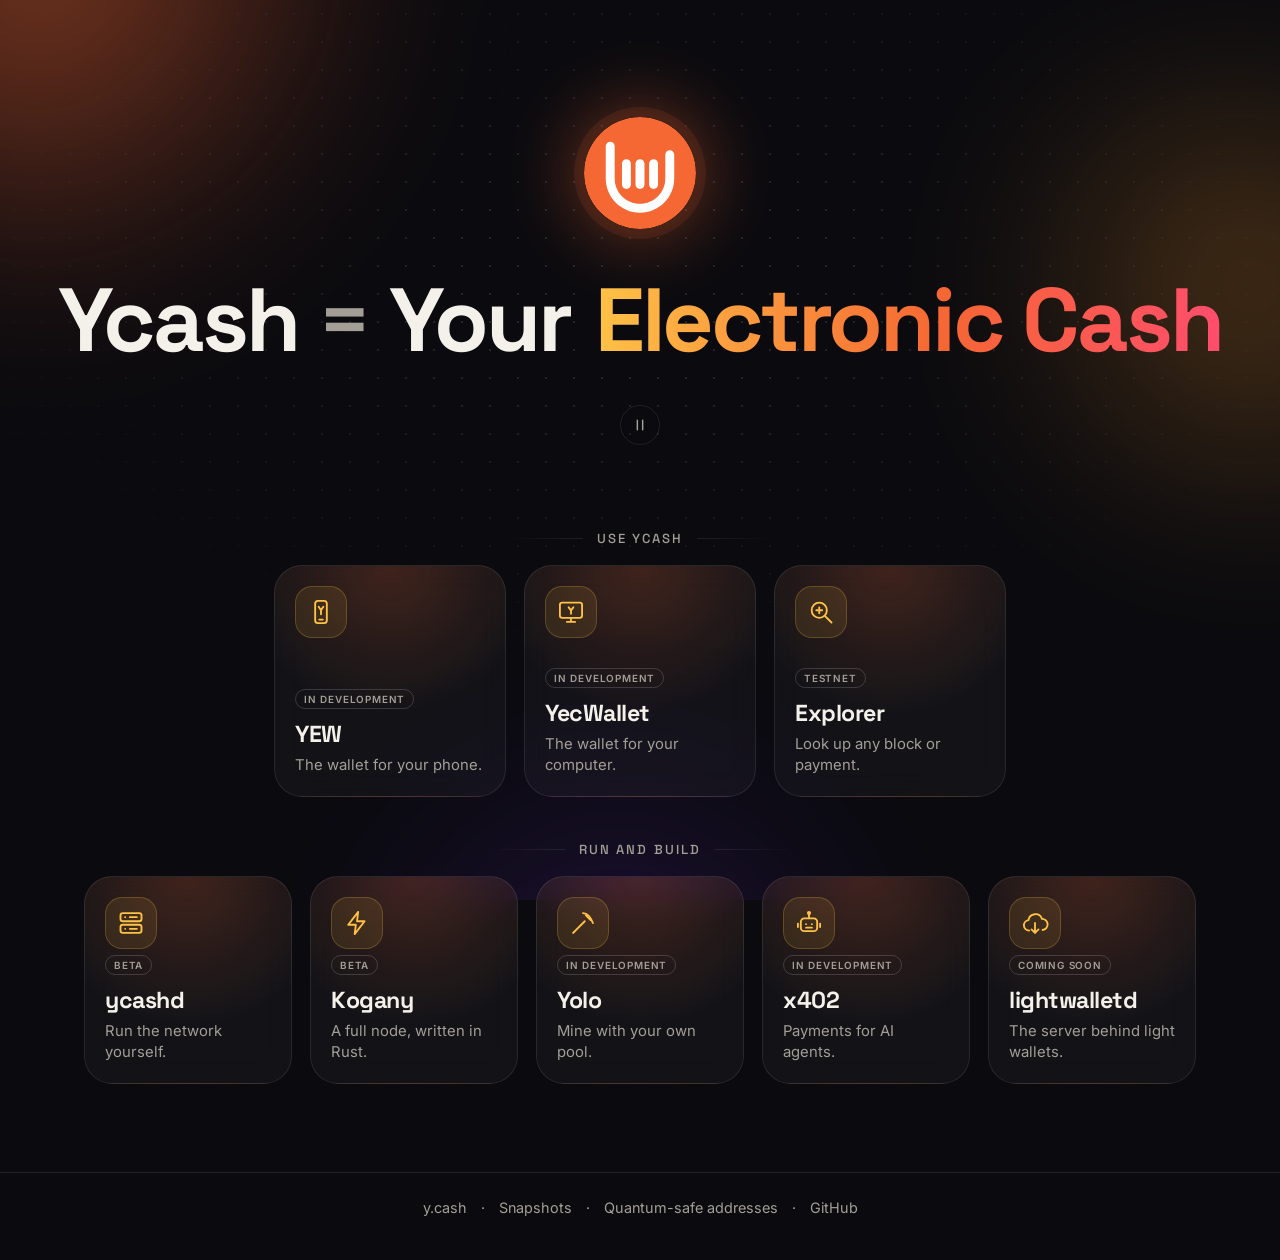
==== index.html @ 29ab4745 "ycash.team: the start page, a page per product, deploy and check workflows The start page for people" ====
<!doctype html>
<html lang="en" class="no-js">
<head>
  <meta charset="utf-8">
  <meta name="viewport" content="width=device-width, initial-scale=1">
  <title>Ycash: Your Electronic Cash</title>
  <meta name="description" content="Ycash is digital cash you control. Wallets, nodes and tools.">
  <meta name="theme-color" content="#0b0b0f">
  <meta name="color-scheme" content="dark">
  <meta property="og:title" content="Ycash: Your Electronic Cash">
  <meta property="og:description" content="Ycash is digital cash you control. Wallets, nodes and tools.">
  <meta property="og:type" content="website">
  <meta property="og:url" content="https://ycash.team/">
  <link rel="canonical" href="https://ycash.team/">
  <link rel="icon" href="/assets/ycash-logo.svg" type="image/svg+xml">
  <link rel="preconnect" href="https://fonts.googleapis.com">
  <link rel="preconnect" href="https://fonts.gstatic.com" crossorigin>
  <link rel="stylesheet" href="https://fonts.googleapis.com/css2?family=Inter:wght@400;500;600&amp;family=Space+Grotesk:wght@500;700&amp;display=swap">
  <link rel="stylesheet" href="/assets/site.css">
  <script src="/assets/site.js" defer></script>
</head>
<body class="home">
  <div class="sky" aria-hidden="true">
    <span class="orb orb-a"></span>
    <span class="orb orb-b"></span>
    <span class="orb orb-c"></span>
    <span class="grid"></span>
  </div>

  <main>
    <section class="hero">
      <img class="logo" src="/assets/ycash-logo.svg" width="112" height="112" alt="Ycash logo">

      <h1 class="equation">
        <span class="sr-only">Ycash = Your Electronic Cash</span>
        <span class="fixed" aria-hidden="true">Ycash <span class="eq">=</span> Your</span>
        <span class="slot" id="slot" aria-hidden="true">
          <span class="word is-in" id="word">Electronic Cash</span>
        </span>
      </h1>
    </section>

    <section class="row row-use" aria-labelledby="row-use">
      <h2 class="row-label" id="row-use">Use Ycash</h2>
      <ul class="tiles">
        <li class="tile">
          <span class="tag">In development</span>
          <svg class="icon" viewBox="0 0 24 24" fill="none" stroke="currentColor" stroke-width="1.6" stroke-linecap="round" stroke-linejoin="round" aria-hidden="true" focusable="false"><rect x="7" y="2.5" width="10" height="19" rx="2.5"/><path d="M10.5 18.5h3"/><path d="M10 7.5l2 3 2-3M12 10.5V14"/></svg>
          <h3><a href="/yew/">YEW</a></h3>
          <p>The wallet for your phone.</p>
        </li>
        <li class="tile">
          <span class="tag">In development</span>
          <svg class="icon" viewBox="0 0 24 24" fill="none" stroke="currentColor" stroke-width="1.6" stroke-linecap="round" stroke-linejoin="round" aria-hidden="true" focusable="false"><rect x="2.5" y="4" width="19" height="13" rx="2"/><path d="M8.5 20.5h7M12 17v3.5"/><path d="M10 8l2 2.6L14 8M12 10.6V13.5"/></svg>
          <h3><a href="/yecwallet/">YecWallet</a></h3>
          <p>The wallet for your computer.</p>
        </li>
        <li class="tile">
          <span class="tag">Testnet</span>
          <svg class="icon" viewBox="0 0 24 24" fill="none" stroke="currentColor" stroke-width="1.6" stroke-linecap="round" stroke-linejoin="round" aria-hidden="true" focusable="false"><circle cx="10.5" cy="10.5" r="6.5"/><path d="M15.5 15.5L21 21"/><path d="M8 10.5h5M10.5 8v5"/></svg>
          <h3><a href="/explorer/">Explorer</a></h3>
          <p>Look up any block or payment.</p>
        </li>
      </ul>
    </section>

    <section class="row row-build" aria-labelledby="row-build">
      <h2 class="row-label" id="row-build">Run and build</h2>
      <ul class="tiles">
        <li class="tile">
          <span class="tag">Beta</span>
          <svg class="icon" viewBox="0 0 24 24" fill="none" stroke="currentColor" stroke-width="1.6" stroke-linecap="round" stroke-linejoin="round" aria-hidden="true" focusable="false"><rect x="3" y="3.5" width="18" height="7" rx="2"/><rect x="3" y="13.5" width="18" height="7" rx="2"/><path d="M7 7h.01M7 17h.01M11 7h6M11 17h6"/></svg>
          <h3><a href="/ycashd/">ycashd</a></h3>
          <p>Run the network yourself.</p>
        </li>
        <li class="tile">
          <span class="tag">Beta</span>
          <svg class="icon" viewBox="0 0 24 24" fill="none" stroke="currentColor" stroke-width="1.6" stroke-linecap="round" stroke-linejoin="round" aria-hidden="true" focusable="false"><path d="M13 2.5L4.5 13.5H11l-1 8 8.5-11H12l1-8z"/></svg>
          <h3><a href="/kogany/">Kogany</a></h3>
          <p>A full node, written in Rust.</p>
        </li>
        <li class="tile">
          <span class="tag">In development</span>
          <svg class="icon" viewBox="0 0 24 24" fill="none" stroke="currentColor" stroke-width="1.6" stroke-linecap="round" stroke-linejoin="round" aria-hidden="true" focusable="false"><path d="M14.5 5.5l4 4M4 20l9.5-9.5"/><path d="M12 3.5c3 .2 6.3 2.2 8.5 8.5"/><path d="M4 20l-.5.5"/></svg>
          <h3><a href="/yolo/">Yolo</a></h3>
          <p>Mine with your own pool.</p>
        </li>
        <li class="tile">
          <span class="tag">In development</span>
          <svg class="icon" viewBox="0 0 24 24" fill="none" stroke="currentColor" stroke-width="1.6" stroke-linecap="round" stroke-linejoin="round" aria-hidden="true" focusable="false"><rect x="5" y="8" width="14" height="11" rx="3"/><path d="M12 8V4.5M9.5 13h.01M14.5 13h.01M9.5 16h5"/><circle cx="12" cy="3.5" r="1"/><path d="M2.5 12.5v3M21.5 12.5v3"/></svg>
          <h3><a href="/x402/">x402</a></h3>
          <p>Payments for AI agents.</p>
        </li>
        <li class="tile">
          <span class="tag">Coming soon</span>
          <svg class="icon" viewBox="0 0 24 24" fill="none" stroke="currentColor" stroke-width="1.6" stroke-linecap="round" stroke-linejoin="round" aria-hidden="true" focusable="false"><path d="M7 18.5a4.5 4.5 0 01-.6-8.96A6 6 0 0118 8.5a4.75 4.75 0 01.5 9.48"/><path d="M12 12v8.5M9 17.5l3 3 3-3"/></svg>
          <h3><a href="/lightwalletd/">lightwalletd</a></h3>
          <p>The server behind light wallets.</p>
        </li>
      </ul>
    </section>

  </main>

  <footer>
    <a href="https://y.cash/">y.cash</a>
    <span aria-hidden="true">·</span>
    <a href="https://kogany.ycash.team/snapshots/">Snapshots</a>
    <span aria-hidden="true">·</span>
    <a href="https://kogany.ycash.team/quantum/">Quantum-safe addresses</a>
    <span aria-hidden="true">·</span>
    <a href="https://github.com/boyfromcave">GitHub</a>
  </footer>
</body>
</html>
---- assets/site.css ----
/* ycash.team: the start page and the product pages.
   Copyright (c) 2026 The Ycash developers. MIT licence (LICENSE).
   No inline styles or scripts anywhere and no style="" attributes, so the strict
   Content-Security-Policy (ycash-ops site/ycash-team) needs no 'unsafe-inline'. */

:root {
  --bg: #0b0b0f;
  --bg-2: #111118;
  --ink: #f4f1ea;
  --muted: #a39f97;
  --line: rgba(255, 255, 255, 0.09);
  --orange: #f56733;   /* the Ycash logo */
  --gold: #ffc247;
  --tile: rgba(255, 255, 255, 0.035);
  --radius: 28px;
  --display: "Space Grotesk", "Inter", system-ui, -apple-system, "Segoe UI", sans-serif;
  --body: "Inter", system-ui, -apple-system, "Segoe UI", Roboto, sans-serif;
}

* { box-sizing: border-box; }

html { scroll-behavior: smooth; }

body {
  margin: 0;
  min-height: 100vh;
  min-height: 100svh;
  display: flex;
  flex-direction: column;
  background: var(--bg);
  color: var(--ink);
  font-family: var(--body);
  -webkit-font-smoothing: antialiased;
  overflow-x: hidden;
}

a { color: inherit; }

/* ---------- the moving background ---------- */

.sky {
  position: fixed;
  inset: 0;
  z-index: 0;
  overflow: hidden;
  pointer-events: none;
}

.orb {
  position: absolute;
  border-radius: 50%;
  filter: blur(90px);
  opacity: 0.55;
  will-change: transform;
}

.orb-a {
  width: 46vmax; height: 46vmax;
  left: -12vmax; top: -18vmax;
  background: radial-gradient(circle at 30% 30%, var(--orange), transparent 65%);
  animation: drift-a 26s ease-in-out infinite alternate;
}

.orb-b {
  width: 40vmax; height: 40vmax;
  right: -14vmax; top: 6vmax;
  background: radial-gradient(circle at 60% 40%, #ff9d2e, transparent 62%);
  opacity: 0.32;
  animation: drift-b 32s ease-in-out infinite alternate;
}

.orb-c {
  width: 52vmax; height: 52vmax;
  left: 22vmax; bottom: -34vmax;
  background: radial-gradient(circle at 50% 50%, #7a2bff, transparent 60%);
  opacity: 0.22;
  animation: drift-c 38s ease-in-out infinite alternate;
}

.grid {
  position: absolute;
  inset: 0;
  background-image: radial-gradient(rgba(255, 255, 255, 0.11) 1px, transparent 1.4px);
  background-size: 28px 28px;
  -webkit-mask-image: radial-gradient(ellipse 75% 60% at 50% 30%, #000 20%, transparent 78%);
          mask-image: radial-gradient(ellipse 75% 60% at 50% 30%, #000 20%, transparent 78%);
}

@keyframes drift-a { to { transform: translate3d(9vmax, 7vmax, 0) scale(1.12); } }
@keyframes drift-b { to { transform: translate3d(-8vmax, 9vmax, 0) scale(0.92); } }
@keyframes drift-c { to { transform: translate3d(-10vmax, -8vmax, 0) scale(1.1); } }

main, footer, .bar { position: relative; z-index: 1; }

main { flex: 1 0 auto; }

.sr-only {
  position: absolute;
  width: 1px; height: 1px;
  margin: -1px; padding: 0;
  overflow: hidden;
  clip: rect(0 0 0 0);
  white-space: nowrap;
  border: 0;
}

:focus-visible { outline: 2px solid var(--gold); outline-offset: 3px; }

/* ---------- hero ---------- */

.hero {
  min-height: min(58vh, 560px);
  min-height: min(58svh, 560px);
  display: flex;
  flex-direction: column;
  align-items: center;
  justify-content: center;
  text-align: center;
  padding: 64px 16px 24px;
}

.logo {
  width: 112px;
  height: 112px;
  border-radius: 50%;
  box-shadow:
    0 0 0 10px rgba(245, 103, 51, 0.10),
    0 0 70px 12px rgba(245, 103, 51, 0.38);
  animation: breathe 5.5s ease-in-out infinite;
}

@keyframes breathe {
  50% {
    box-shadow:
      0 0 0 16px rgba(245, 103, 51, 0.07),
      0 0 96px 22px rgba(245, 103, 51, 0.50);
  }
}

.equation {
  margin: 44px 0 0;
  font-family: var(--display);
  font-weight: 700;
  font-size: clamp(2.5rem, 7.4vw, 5.6rem);
  line-height: 1.06;
  letter-spacing: -0.035em;
  display: flex;
  flex-wrap: wrap;
  justify-content: center;
  align-items: baseline;
  gap: 0 0.28em;
}

.fixed { white-space: nowrap; }

.eq { color: var(--muted); font-weight: 500; }

/* The slot keeps one line of height so the page never jumps as words change. */
.slot {
  position: relative;
  display: inline-block;
  height: 1.16em;
  min-width: 1ch;
  text-align: left;
  transition: width 0.45s cubic-bezier(0.2, 0.8, 0.2, 1);
  overflow: visible;
}

.word {
  display: inline-block;
  white-space: nowrap;
  padding-bottom: 0.08em;
  background: linear-gradient(92deg, var(--gold) 0%, var(--orange) 55%, #ff4d6d 100%);
  -webkit-background-clip: text;
          background-clip: text;
  color: transparent;
  -webkit-text-fill-color: transparent;
  opacity: 0;
  transform: translateY(0.42em);
  filter: blur(10px);
  transition:
    opacity 0.42s ease,
    transform 0.52s cubic-bezier(0.2, 0.8, 0.2, 1),
    filter 0.42s ease;
}

/* Emoji keep their own colours. */
.word.is-emoji {
  background: none;
  color: var(--ink);
  -webkit-text-fill-color: currentColor;
}

.word.is-in { opacity: 1; transform: none; filter: none; }

.word.is-out { opacity: 0; transform: translateY(-0.42em); filter: blur(10px); }

/* The pause button for the rotating word (added by site.js, so absent without scripts). */
.pause {
  margin-top: 28px;
  width: 40px;
  height: 40px;
  display: grid;
  place-items: center;
  border-radius: 50%;
  border: 1px solid var(--line);
  background: transparent;
  color: var(--muted);
  cursor: pointer;
  transition: color 0.2s, border-color 0.2s;
}

.pause:hover { color: var(--ink); border-color: rgba(255, 255, 255, 0.3); }

.pause svg { width: 16px; height: 16px; }

.pause .play { display: none; }
.pause[aria-pressed="true"] .play { display: block; }
.pause[aria-pressed="true"] .bars { display: none; }

/* ---------- product tiles, in two labelled rows ---------- */

.row {
  max-width: 1160px;
  margin: 0 auto;
  padding: 8px 16px 36px;
}

.row:last-of-type { padding-bottom: 88px; }

.row-label {
  margin: 0 0 18px;
  display: flex;
  align-items: center;
  justify-content: center;
  gap: 14px;
  font-family: var(--display);
  font-size: 0.82rem;
  font-weight: 500;
  letter-spacing: 0.16em;
  text-transform: uppercase;
  color: var(--muted);
}

.row-label::before,
.row-label::after {
  content: "";
  height: 1px;
  width: min(80px, 12vw);
  background: linear-gradient(90deg, transparent, var(--line));
}

.row-label::after { background: linear-gradient(90deg, var(--line), transparent); }

.tiles {
  list-style: none;
  margin: 0;
  padding: 0;
  display: flex;
  flex-wrap: wrap;
  justify-content: center;
  gap: 18px;
}

.tile {
  --mx: 50%;
  --my: 0%;
  position: relative;
  flex: 0 1 208px;
  aspect-ratio: 1 / 1;
  border-radius: var(--radius);
  padding: 22px 20px 20px;
  display: flex;
  flex-direction: column;
  justify-content: flex-end;
  background:
    radial-gradient(240px circle at var(--mx) var(--my), rgba(245, 103, 51, 0.20), transparent 62%),
    var(--tile);
  border: 1px solid var(--line);
  -webkit-backdrop-filter: blur(14px);
          backdrop-filter: blur(14px);
  transition: transform 0.28s cubic-bezier(0.2, 0.8, 0.2, 1), border-color 0.28s, box-shadow 0.28s;
}

/* The tiles rise into view only when the script runs (it adds .js, then .seen). */
.js .tile:not(.seen) { opacity: 0; translate: 0 22px; }

.js .tile.seen {
  transition:
    opacity 0.6s ease, translate 0.6s cubic-bezier(0.2, 0.8, 0.2, 1),
    transform 0.28s cubic-bezier(0.2, 0.8, 0.2, 1), border-color 0.28s, box-shadow 0.28s;
}

.row-use .tile { flex-basis: 232px; }

.tile:hover,
.tile:focus-within {
  transform: translateY(-6px);
  border-color: rgba(255, 194, 71, 0.55);
  box-shadow: 0 22px 60px -22px rgba(245, 103, 51, 0.55);
}

.icon {
  position: absolute;
  top: 20px;
  left: 20px;
  width: 52px;
  height: 52px;
  padding: 11px;
  border-radius: 17px;
  color: var(--gold);
  background: rgba(255, 194, 71, 0.10);
  border: 1px solid rgba(255, 194, 71, 0.22);
  transition: color 0.28s, background 0.28s, transform 0.28s;
}

.tile:hover .icon,
.tile:focus-within .icon {
  color: #1a0d05;
  background: linear-gradient(135deg, var(--gold), var(--orange));
  transform: rotate(-6deg) scale(1.06);
}

.tag {
  font-size: 0.68rem;
  font-weight: 600;
  letter-spacing: 0.08em;
  text-transform: uppercase;
  color: var(--muted);
  border: 1px solid rgba(255, 255, 255, 0.16);
  border-radius: 999px;
  padding: 4px 9px;
  white-space: nowrap;
}

/* In the flow, above the name: a long label never runs into the icon. */
.tile .tag {
  align-self: flex-start;
  margin-bottom: 10px;
  font-size: 0.62rem;
  padding: 3px 8px;
}

.tile h3 {
  margin: 0;
  font-family: var(--display);
  font-size: clamp(1.2rem, 1.9vw, 1.45rem);
  font-weight: 700;
  letter-spacing: -0.02em;
}

.tile h3 a { text-decoration: none; }

/* The whole square is the link. */
.tile h3 a::after {
  content: "";
  position: absolute;
  inset: 0;
  border-radius: var(--radius);
}

/* The square shows the focus ring, not the small name. */
.tile h3 a:focus-visible { outline: none; }
.tile:has(a:focus-visible) { outline: 2px solid var(--gold); outline-offset: 3px; }

.tile p {
  margin: 6px 0 0;
  font-size: 0.93rem;
  line-height: 1.4;
  color: var(--muted);
}

/* ---------- the product pages ---------- */

.bar {
  padding: 22px 16px 0;
  max-width: 1160px;
  width: 100%;
  margin: 0 auto;
}

.brand {
  display: inline-flex;
  align-items: center;
  gap: 10px;
  text-decoration: none;
  font-family: var(--display);
  font-weight: 700;
  font-size: 1.15rem;
  letter-spacing: -0.01em;
  border-radius: 999px;
  padding: 4px 12px 4px 4px;
}

.brand img { border-radius: 50%; }

.product main {
  display: flex;
  flex-direction: column;
  align-items: center;
  justify-content: center;
  padding: 32px 16px 56px;
}

.card {
  position: relative;
  width: 100%;
  max-width: 600px;
  border-radius: 32px;
  padding: 40px 36px 36px;
  background:
    radial-gradient(420px circle at 0% 0%, rgba(245, 103, 51, 0.16), transparent 60%),
    var(--tile);
  border: 1px solid var(--line);
  -webkit-backdrop-filter: blur(14px);
          backdrop-filter: blur(14px);
}

.card .icon-lg {
  position: static;
  display: block;
  width: 72px;
  height: 72px;
  padding: 15px;
  border-radius: 22px;
  margin-bottom: 26px;
}

.card .tag {
  position: absolute;
  top: 40px;
  right: 34px;
}

.card h1 {
  margin: 0;
  font-family: var(--display);
  font-size: clamp(2.3rem, 6vw, 3.4rem);
  font-weight: 700;
  line-height: 1.05;
  letter-spacing: -0.035em;
}

.card .what {
  margin: 18px 0 0;
  font-size: clamp(1.08rem, 2.2vw, 1.25rem);
  line-height: 1.5;
}

.card .how {
  margin: 12px 0 0;
  font-size: 1rem;
  line-height: 1.5;
  color: var(--muted);
}

.button {
  margin-top: 30px;
  display: inline-flex;
  align-items: center;
  gap: 10px;
  padding: 14px 22px;
  border-radius: 999px;
  font-weight: 600;
  font-size: 1.02rem;
  text-decoration: none;
  color: #1a0d05;
  background: linear-gradient(120deg, var(--gold), var(--orange));
  box-shadow: 0 14px 40px -16px rgba(245, 103, 51, 0.8);
  transition: transform 0.2s, box-shadow 0.2s;
}

.button:hover { transform: translateY(-2px); box-shadow: 0 18px 46px -14px rgba(245, 103, 51, 0.9); }

.button:focus-visible { outline: 2px solid var(--ink); outline-offset: 3px; }

.back {
  margin: 26px 0 0;
  font-size: 0.95rem;
}

.back a {
  color: var(--muted);
  text-decoration: none;
  padding: 6px 4px;
}

.back a::before { content: "\2190\00a0"; }

.back a:hover { color: var(--ink); }



/* ---------- footer ---------- */

footer {
  display: flex;
  flex-wrap: wrap;
  justify-content: center;
  gap: 8px 14px;
  padding: 26px 20px 44px;
  border-top: 1px solid var(--line);
  font-size: 0.9rem;
  color: var(--muted);
}

footer a { text-decoration: none; transition: color 0.2s; }
footer a:hover, footer a:focus-visible { color: var(--ink); }

/* ---------- smaller screens ---------- */

@media (max-width: 720px) {
  .tiles { gap: 12px; }
  .tile, .row-use .tile { flex: 0 1 calc(50% - 6px); padding: 16px 14px 14px; border-radius: 22px; }
  .tile h3 a::after { border-radius: 22px; }
  .icon { top: 14px; left: 14px; width: 42px; height: 42px; padding: 9px; border-radius: 13px; }
  .tile .tag { margin-bottom: 8px; font-size: 0.56rem; padding: 2px 7px; }
  .tile p { font-size: 0.84rem; }
  .logo { width: 92px; height: 92px; }
  /* the rotating word takes its own line, centred */
  .slot { flex-basis: 100%; text-align: center; }
  .card { padding: 30px 22px 26px; border-radius: 26px; }
  .card .tag { top: 30px; right: 20px; }
  .card .icon-lg { width: 60px; height: 60px; padding: 13px; border-radius: 18px; margin-bottom: 20px; }
  .button { width: 100%; justify-content: center; }
}

@media (max-width: 340px) {
  .tile p { display: none; }
}

/* ---------- people who prefer no motion ---------- */

@media (prefers-reduced-motion: reduce) {
  html { scroll-behavior: auto; }
  .orb, .logo { animation: none; }
  .word { transition: opacity 0.2s linear; transform: none; filter: none; }
  .word.is-out { transform: none; filter: none; }
  .slot { transition: none; }
  .js .tile:not(.seen), .js .tile.seen { opacity: 1; translate: 0 0; transition: border-color 0.2s; }
  .tile:hover, .tile:focus-within, .button:hover { transform: none; }
  .tile:hover .icon, .tile:focus-within .icon { transform: none; }
}

/* ---------- forced colours (Windows high contrast) ---------- */

@media (forced-colors: active) {
  .word { color: CanvasText; -webkit-text-fill-color: CanvasText; background: none; }
  .tile, .card { border: 1px solid CanvasText; }
}
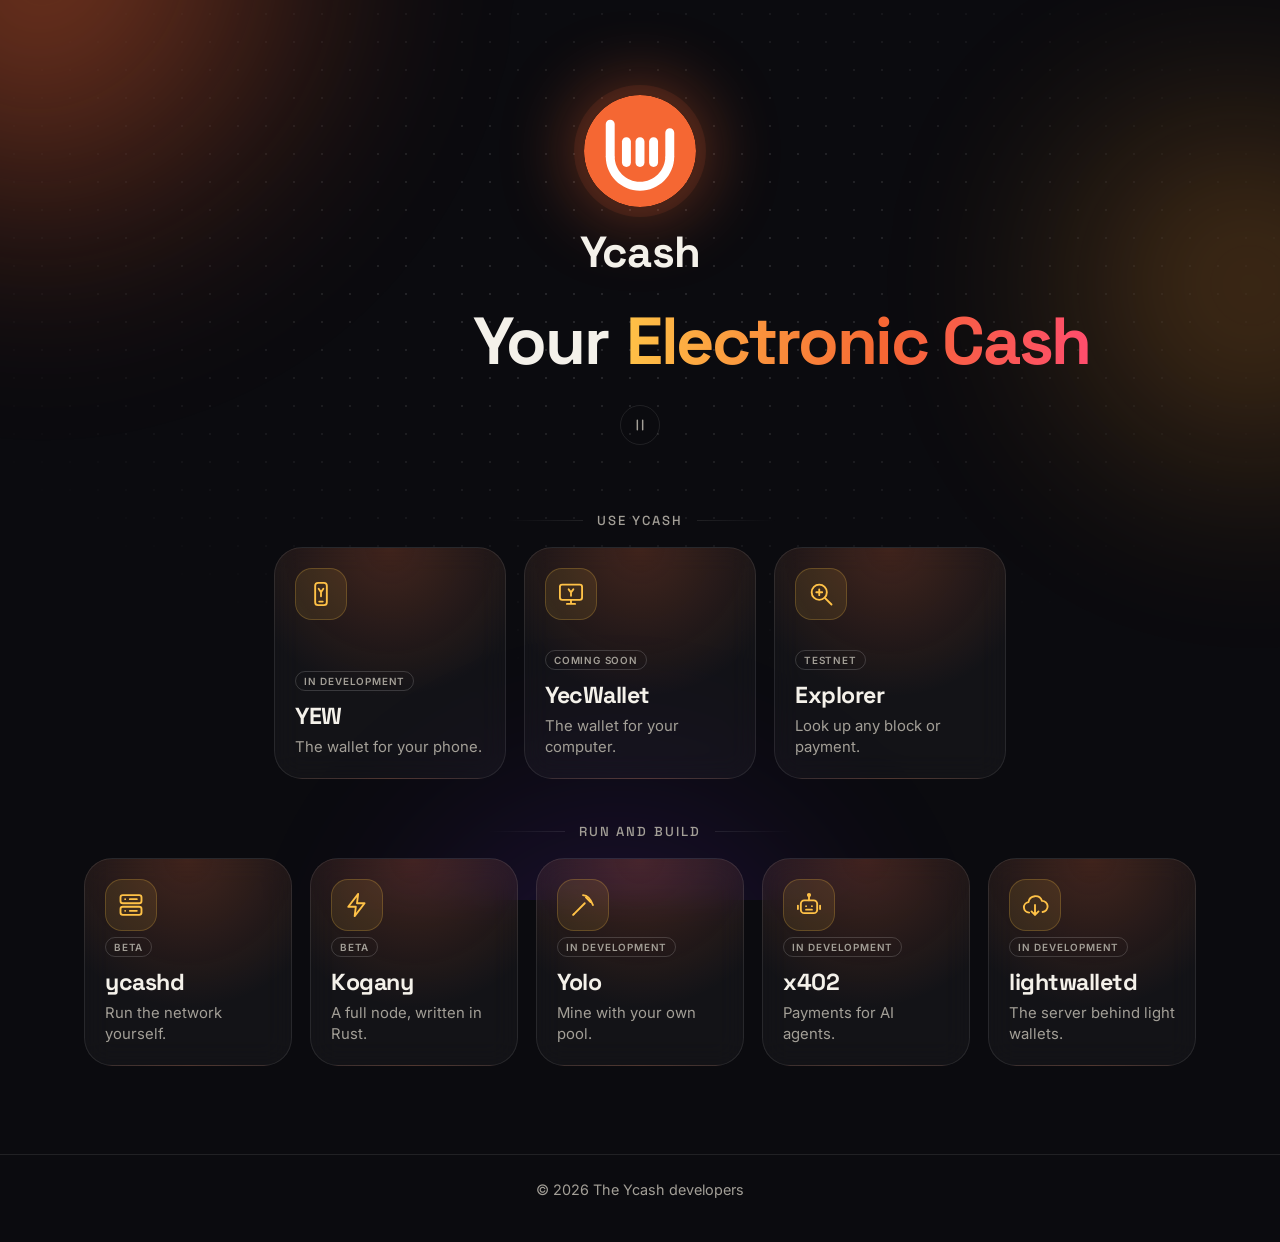
==== commit dc669dea: "ycash.team: centred logo and wordmark, a fixed "Your", honest labels, no footer links The hero is th" ====
--- a/index.html
+++ b/index.html
@@ -29,15 +29,15 @@
 
   <main>
     <section class="hero">
-      <img class="logo" src="/assets/ycash-logo.svg" width="112" height="112" alt="Ycash logo">
+      <div class="hero-in" id="hero">
+        <img class="logo" src="/assets/ycash-logo.svg" width="112" height="112" alt="Ycash logo">
 
-      <h1 class="equation">
-        <span class="sr-only">Ycash = Your Electronic Cash</span>
-        <span class="fixed" aria-hidden="true">Ycash <span class="eq">=</span> Your</span>
-        <span class="slot" id="slot" aria-hidden="true">
-          <span class="word is-in" id="word">Electronic Cash</span>
-        </span>
-      </h1>
+        <h1 class="title">
+          <span class="sr-only">Ycash: Your Electronic Cash</span>
+          <span class="wordmark" aria-hidden="true">Ycash</span>
+          <span class="line" aria-hidden="true"><span class="fixed">Your</span><span class="slot"><span class="sizer">Electronic Cash</span><span class="word is-in" id="word">Electronic Cash</span></span></span>
+        </h1>
+      </div>
     </section>
 
     <section class="row row-use" aria-labelledby="row-use">
@@ -50,7 +50,7 @@
           <p>The wallet for your phone.</p>
         </li>
         <li class="tile">
-          <span class="tag">In development</span>
+          <span class="tag">Coming soon</span>
           <svg class="icon" viewBox="0 0 24 24" fill="none" stroke="currentColor" stroke-width="1.6" stroke-linecap="round" stroke-linejoin="round" aria-hidden="true" focusable="false"><rect x="2.5" y="4" width="19" height="13" rx="2"/><path d="M8.5 20.5h7M12 17v3.5"/><path d="M10 8l2 2.6L14 8M12 10.6V13.5"/></svg>
           <h3><a href="/yecwallet/">YecWallet</a></h3>
           <p>The wallet for your computer.</p>
@@ -92,7 +92,7 @@
           <p>Payments for AI agents.</p>
         </li>
         <li class="tile">
-          <span class="tag">Coming soon</span>
+          <span class="tag">In development</span>
           <svg class="icon" viewBox="0 0 24 24" fill="none" stroke="currentColor" stroke-width="1.6" stroke-linecap="round" stroke-linejoin="round" aria-hidden="true" focusable="false"><path d="M7 18.5a4.5 4.5 0 01-.6-8.96A6 6 0 0118 8.5a4.75 4.75 0 01.5 9.48"/><path d="M12 12v8.5M9 17.5l3 3 3-3"/></svg>
           <h3><a href="/lightwalletd/">lightwalletd</a></h3>
           <p>The server behind light wallets.</p>
@@ -103,13 +103,7 @@
   </main>
 
   <footer>
-    <a href="https://y.cash/">y.cash</a>
-    <span aria-hidden="true">·</span>
-    <a href="https://kogany.ycash.team/snapshots/">Snapshots</a>
-    <span aria-hidden="true">·</span>
-    <a href="https://kogany.ycash.team/quantum/">Quantum-safe addresses</a>
-    <span aria-hidden="true">·</span>
-    <a href="https://github.com/boyfromcave">GitHub</a>
+    <p>© 2026 The Ycash developers</p>
   </footer>
 </body>
 </html>
--- a/assets/site.css
+++ b/assets/site.css
@@ -1,7 +1,7 @@
 /* ycash.team: the start page and the product pages.
    Copyright (c) 2026 The Ycash developers. MIT licence (LICENSE).
    No inline styles or scripts anywhere and no style="" attributes, so the strict
-   Content-Security-Policy (ycash-ops site/ycash-team) needs no 'unsafe-inline'. */
+   Content-Security-Policy (README, "How it is served") needs no 'unsafe-inline'. */
 
 :root {
   --bg: #0b0b0f;
@@ -13,6 +13,7 @@
   --gold: #ffc247;
   --tile: rgba(255, 255, 255, 0.035);
   --radius: 28px;
+  --col: 1112px;       /* the content column: five 208px tiles and four 18px gaps */
   --display: "Space Grotesk", "Inter", system-ui, -apple-system, "Segoe UI", sans-serif;
   --body: "Inter", system-ui, -apple-system, "Segoe UI", Roboto, sans-serif;
 }
@@ -108,18 +109,29 @@
 
 /* ---------- hero ---------- */
 
+/* The hero: the logo and the "Ycash" wordmark centred, then "Your" and the rotating phrase.
+   The phrase line is never centred as a whole (that would move "Your" whenever the phrase changes
+   width): it is two fixed columns split just left of the page's centre line, "Your" right-aligned
+   in the left one and the phrase left-aligned in the right one, so "Your" never moves. */
 .hero {
-  min-height: min(58vh, 560px);
-  min-height: min(58svh, 560px);
+  min-height: min(56vh, 540px);
+  min-height: min(56svh, 540px);
   display: flex;
   flex-direction: column;
-  align-items: center;
   justify-content: center;
+  padding: 64px 16px 28px;
+}
+
+.hero-in {
+  width: 100%;
+  max-width: var(--col);
+  margin: 0 auto;
   text-align: center;
-  padding: 64px 16px 24px;
 }
 
 .logo {
+  display: block;
+  margin: 0 auto;
   width: 112px;
   height: 112px;
   border-radius: 50%;
@@ -137,37 +149,56 @@
   }
 }
 
-.equation {
-  margin: 44px 0 0;
+.title {
+  margin: 22px 0 0;
   font-family: var(--display);
   font-weight: 700;
-  font-size: clamp(2.5rem, 7.4vw, 5.6rem);
-  line-height: 1.06;
+}
+
+.wordmark {
+  display: block;
+  font-size: clamp(1.9rem, 3.4vw, 2.8rem);
+  line-height: 1.1;
+  letter-spacing: -0.02em;
+}
+
+/* --split: where the gap between "Your" and the phrase sits, measured left of the centre line.
+   Chosen from screenshots of all twelve phrases at 1440, 1024 and 390 px wide. */
+.line {
+  --split: 0.35em;
+  display: grid;
+  grid-template-columns: calc(50% - var(--split)) calc(50% + var(--split));
+  margin-top: 0.42em;
+  font-size: clamp(2.2rem, 5.2vw, 4.4rem);
+  line-height: 1.1;
   letter-spacing: -0.035em;
-  display: flex;
-  flex-wrap: wrap;
-  justify-content: center;
-  align-items: baseline;
-  gap: 0 0.28em;
-}
-
-.fixed { white-space: nowrap; }
-
-.eq { color: var(--muted); font-weight: 500; }
-
-/* The slot keeps one line of height so the page never jumps as words change. */
+  text-align: left;
+}
+
+.fixed {
+  justify-self: end;
+  padding-right: 0.14em;
+  white-space: nowrap;
+}
+
+/* The slot holds the longest phrase, invisibly (.sizer), so its size never changes: the word sits
+   on top of it at the slot's left edge and grows rightward. */
 .slot {
   position: relative;
-  display: inline-block;
-  height: 1.16em;
-  min-width: 1ch;
-  text-align: left;
-  transition: width 0.45s cubic-bezier(0.2, 0.8, 0.2, 1);
-  overflow: visible;
+  justify-self: start;
+  padding-left: 0.14em;
+}
+
+.sizer {
+  visibility: hidden;
+  white-space: nowrap;
+  padding-bottom: 0.08em;
 }
 
 .word {
-  display: inline-block;
+  position: absolute;
+  left: 0.14em;
+  top: 0;
   white-space: nowrap;
   padding-bottom: 0.08em;
   background: linear-gradient(92deg, var(--gold) 0%, var(--orange) 55%, #ff4d6d 100%);
@@ -197,7 +228,7 @@
 
 /* The pause button for the rotating word (added by site.js, so absent without scripts). */
 .pause {
-  margin-top: 28px;
+  margin: 26px auto 0;
   width: 40px;
   height: 40px;
   display: grid;
@@ -221,7 +252,7 @@
 /* ---------- product tiles, in two labelled rows ---------- */
 
 .row {
-  max-width: 1160px;
+  max-width: calc(var(--col) + 32px);
   margin: 0 auto;
   padding: 8px 16px 36px;
 }
@@ -504,8 +535,7 @@
   color: var(--muted);
 }
 
-footer a { text-decoration: none; transition: color 0.2s; }
-footer a:hover, footer a:focus-visible { color: var(--ink); }
+footer p { margin: 0; }
 
 /* ---------- smaller screens ---------- */
 
@@ -517,12 +547,17 @@
   .tile .tag { margin-bottom: 8px; font-size: 0.56rem; padding: 2px 7px; }
   .tile p { font-size: 0.84rem; }
   .logo { width: 92px; height: 92px; }
-  /* the rotating word takes its own line, centred */
-  .slot { flex-basis: 100%; text-align: center; }
   .card { padding: 30px 22px 26px; border-radius: 26px; }
   .card .tag { top: 30px; right: 20px; }
   .card .icon-lg { width: 60px; height: 60px; padding: 13px; border-radius: 18px; margin-bottom: 20px; }
   .button { width: 100%; justify-content: center; }
+}
+
+/* A phone: the split columns would push the longest phrase off the screen, so the line becomes one
+   block exactly as wide as "Your" plus the longest phrase, centred, text left-aligned inside it,
+   with the type scaled to the screen; "Your" still never moves. */
+@media (max-width: 600px) {
+  .line { display: flex; width: max-content; margin-left: auto; margin-right: auto; font-size: 8.4vw; }
 }
 
 @media (max-width: 340px) {
@@ -536,7 +571,6 @@
   .orb, .logo { animation: none; }
   .word { transition: opacity 0.2s linear; transform: none; filter: none; }
   .word.is-out { transform: none; filter: none; }
-  .slot { transition: none; }
   .js .tile:not(.seen), .js .tile.seen { opacity: 1; translate: 0 0; transition: border-color 0.2s; }
   .tile:hover, .tile:focus-within, .button:hover { transform: none; }
   .tile:hover .icon, .tile:focus-within .icon { transform: none; }
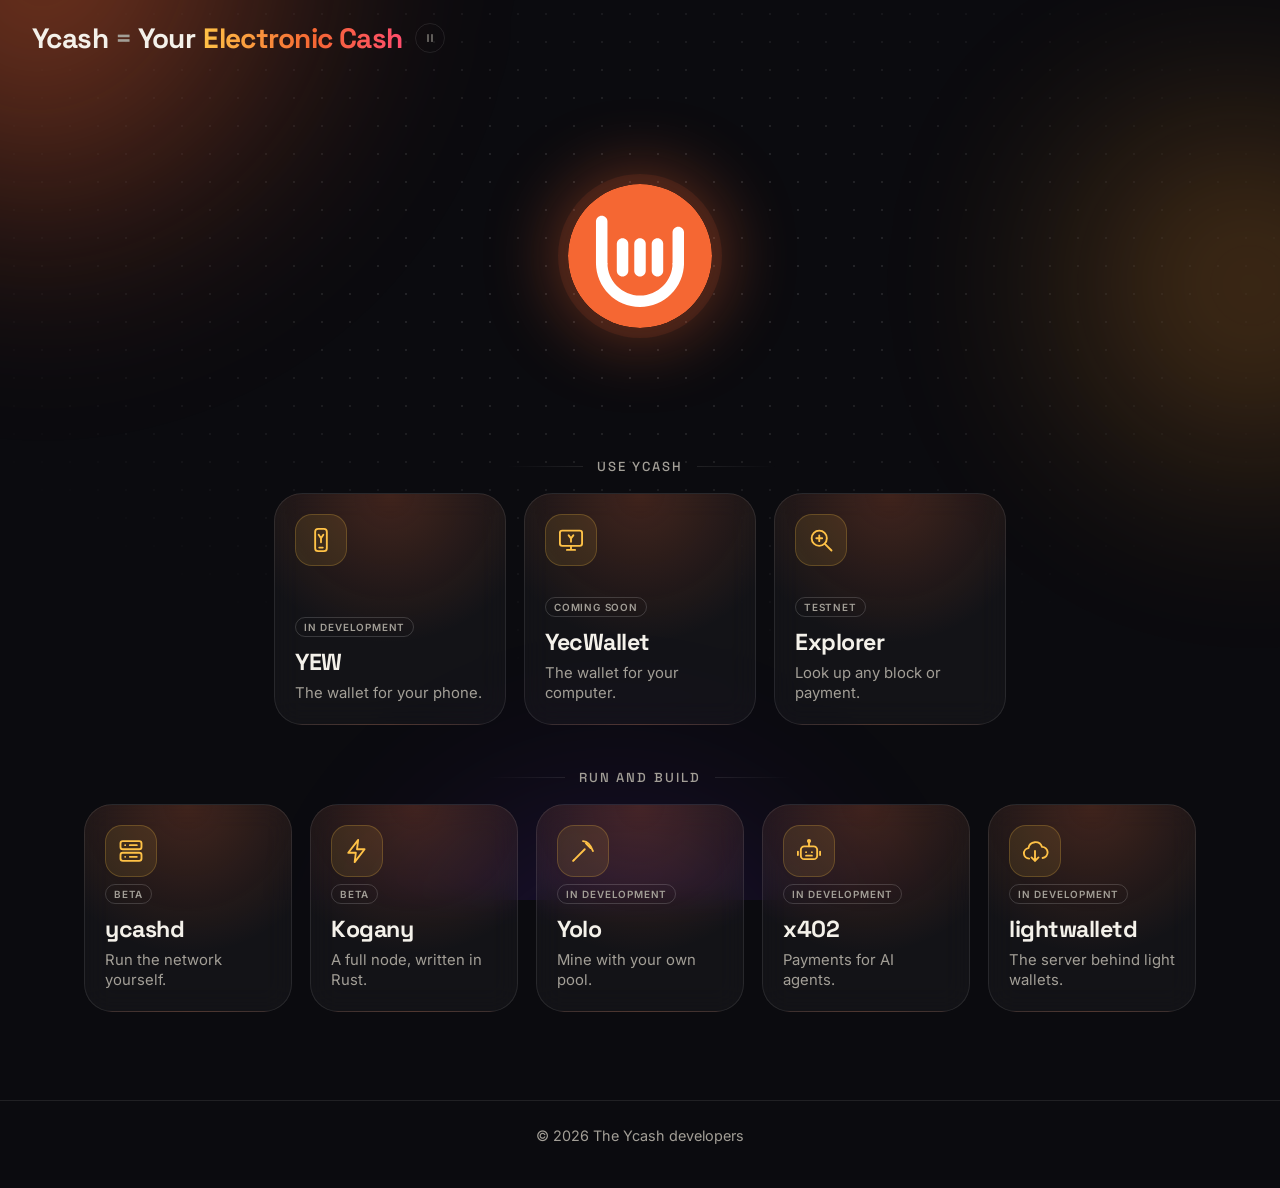
==== commit a816b6b3: "ycash.team: "Ycash = Your ..." in the top-left corner, the logo centred The lead architect's layout:" ====
--- a/index.html
+++ b/index.html
@@ -27,17 +27,17 @@
     <span class="grid"></span>
   </div>
 
+  <header class="corner" id="corner">
+    <h1 class="brandline">
+      <span class="sr-only">Ycash = Your Electronic Cash</span>
+      <span class="fixed" aria-hidden="true">Ycash <span class="eq">=</span> Your</span>
+      <span class="slot" aria-hidden="true"><span class="sizer">Electronic Cash</span><span class="word is-in" id="word">Electronic Cash</span></span>
+    </h1>
+  </header>
+
   <main>
     <section class="hero">
-      <div class="hero-in" id="hero">
-        <img class="logo" src="/assets/ycash-logo.svg" width="112" height="112" alt="Ycash logo">
-
-        <h1 class="title">
-          <span class="sr-only">Ycash: Your Electronic Cash</span>
-          <span class="wordmark" aria-hidden="true">Ycash</span>
-          <span class="line" aria-hidden="true"><span class="fixed">Your</span><span class="slot"><span class="sizer">Electronic Cash</span><span class="word is-in" id="word">Electronic Cash</span></span></span>
-        </h1>
-      </div>
+      <img class="logo" src="/assets/ycash-logo.svg" width="144" height="144" alt="Ycash logo">
     </section>
 
     <section class="row row-use" aria-labelledby="row-use">
--- a/assets/site.css
+++ b/assets/site.css
@@ -91,7 +91,7 @@
 @keyframes drift-b { to { transform: translate3d(-8vmax, 9vmax, 0) scale(0.92); } }
 @keyframes drift-c { to { transform: translate3d(-10vmax, -8vmax, 0) scale(1.1); } }
 
-main, footer, .bar { position: relative; z-index: 1; }
+main, footer, .bar, .corner { position: relative; z-index: 1; }
 
 main { flex: 1 0 auto; }
 
@@ -109,31 +109,46 @@
 
 /* ---------- hero ---------- */
 
-/* The hero: the logo and the "Ycash" wordmark centred, then "Your" and the rotating phrase.
-   The phrase line is never centred as a whole (that would move "Your" whenever the phrase changes
-   width): it is two fixed columns split just left of the page's centre line, "Your" right-aligned
-   in the left one and the phrase left-aligned in the right one, so "Your" never moves. */
+/* The corner line: "Ycash = Your" at the page's top-left gutter, the rotating phrase right after
+   it. It scrolls away with the page. The slot always holds the longest phrase (.sizer), so the
+   line's size never changes: nothing but the phrase moves, and the pause button beside it stays put. */
+.corner {
+  display: flex;
+  align-items: center;
+  gap: 12px;
+  padding: 22px clamp(16px, 3vw, 32px) 0;
+}
+
+.brandline {
+  margin: 0;
+  display: flex;
+  align-items: baseline;
+  gap: 0 0.28em;
+  white-space: nowrap;
+  font-family: var(--display);
+  font-weight: 700;
+  /* sized so "Ycash = Your Electronic Cash" and the pause button fit one line at 320 px */
+  font-size: clamp(1.1rem, 0.85rem + 1.25vw, 1.75rem);
+  line-height: 1.15;
+  letter-spacing: -0.02em;
+}
+
+/* The hero: the logo alone, centred, the visual centrepiece. */
 .hero {
-  min-height: min(56vh, 540px);
-  min-height: min(56svh, 540px);
+  min-height: min(44vh, 420px);
+  min-height: min(44svh, 420px);
   display: flex;
   flex-direction: column;
+  align-items: center;
   justify-content: center;
-  padding: 64px 16px 28px;
-}
-
-.hero-in {
-  width: 100%;
-  max-width: var(--col);
-  margin: 0 auto;
-  text-align: center;
+  padding: 40px 16px 32px;
 }
 
 .logo {
   display: block;
   margin: 0 auto;
-  width: 112px;
-  height: 112px;
+  width: 144px;
+  height: 144px;
   border-radius: 50%;
   box-shadow:
     0 0 0 10px rgba(245, 103, 51, 0.10),
@@ -149,44 +164,15 @@
   }
 }
 
-.title {
-  margin: 22px 0 0;
-  font-family: var(--display);
-  font-weight: 700;
-}
-
-.wordmark {
-  display: block;
-  font-size: clamp(1.9rem, 3.4vw, 2.8rem);
-  line-height: 1.1;
-  letter-spacing: -0.02em;
-}
-
-/* --split: where the gap between "Your" and the phrase sits, measured left of the centre line.
-   Chosen from screenshots of all twelve phrases at 1440, 1024 and 390 px wide. */
-.line {
-  --split: 0.35em;
-  display: grid;
-  grid-template-columns: calc(50% - var(--split)) calc(50% + var(--split));
-  margin-top: 0.42em;
-  font-size: clamp(2.2rem, 5.2vw, 4.4rem);
-  line-height: 1.1;
-  letter-spacing: -0.035em;
-  text-align: left;
-}
-
-.fixed {
-  justify-self: end;
-  padding-right: 0.14em;
-  white-space: nowrap;
-}
+.fixed { white-space: nowrap; }
+
+.eq { color: var(--muted); font-weight: 500; }
 
 /* The slot holds the longest phrase, invisibly (.sizer), so its size never changes: the word sits
    on top of it at the slot's left edge and grows rightward. */
 .slot {
   position: relative;
-  justify-self: start;
-  padding-left: 0.14em;
+  display: inline-block;
 }
 
 .sizer {
@@ -197,7 +183,7 @@
 
 .word {
   position: absolute;
-  left: 0.14em;
+  left: 0;
   top: 0;
   white-space: nowrap;
   padding-bottom: 0.08em;
@@ -228,9 +214,9 @@
 
 /* The pause button for the rotating word (added by site.js, so absent without scripts). */
 .pause {
-  margin: 26px auto 0;
-  width: 40px;
-  height: 40px;
+  flex: none;
+  width: 30px;
+  height: 30px;
   display: grid;
   place-items: center;
   border-radius: 50%;
@@ -243,7 +229,7 @@
 
 .pause:hover { color: var(--ink); border-color: rgba(255, 255, 255, 0.3); }
 
-.pause svg { width: 16px; height: 16px; }
+.pause svg { width: 12px; height: 12px; }
 
 .pause .play { display: none; }
 .pause[aria-pressed="true"] .play { display: block; }
@@ -546,22 +532,18 @@
   .icon { top: 14px; left: 14px; width: 42px; height: 42px; padding: 9px; border-radius: 13px; }
   .tile .tag { margin-bottom: 8px; font-size: 0.56rem; padding: 2px 7px; }
   .tile p { font-size: 0.84rem; }
-  .logo { width: 92px; height: 92px; }
+  .logo { width: 112px; height: 112px; }
   .card { padding: 30px 22px 26px; border-radius: 26px; }
   .card .tag { top: 30px; right: 20px; }
   .card .icon-lg { width: 60px; height: 60px; padding: 13px; border-radius: 18px; margin-bottom: 20px; }
   .button { width: 100%; justify-content: center; }
 }
 
-/* A phone: the split columns would push the longest phrase off the screen, so the line becomes one
-   block exactly as wide as "Your" plus the longest phrase, centred, text left-aligned inside it,
-   with the type scaled to the screen; "Your" still never moves. */
-@media (max-width: 600px) {
-  .line { display: flex; width: max-content; margin-left: auto; margin-right: auto; font-size: 8.4vw; }
-}
-
-@media (max-width: 340px) {
-  .tile p { display: none; }
+/* A narrow phone: the tiles are too small to stay square, so they grow with their content and the
+   icon sits in the flow above the label. */
+@media (max-width: 400px) {
+  .tile, .row-use .tile { aspect-ratio: auto; justify-content: flex-start; }
+  .icon { position: static; margin-bottom: 14px; }
 }
 
 /* ---------- people who prefer no motion ---------- */
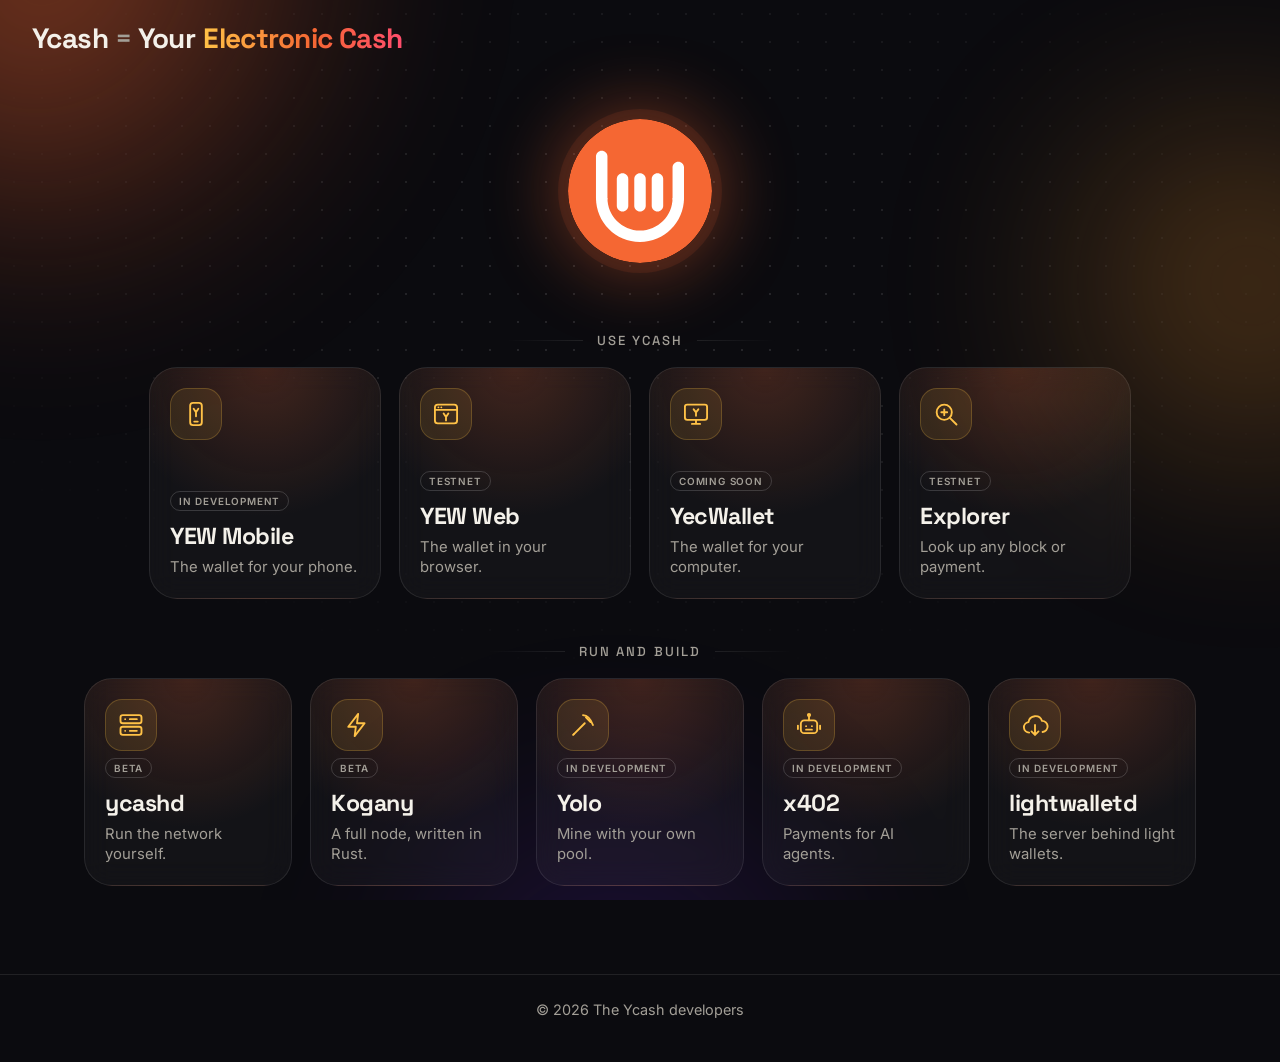
==== commit d9407944: "YEW Web gets its own tile and page; the rotating words have no pause button; a tighter hero; the log" ====
--- a/index.html
+++ b/index.html
@@ -46,8 +46,14 @@
         <li class="tile">
           <span class="tag">In development</span>
           <svg class="icon" viewBox="0 0 24 24" fill="none" stroke="currentColor" stroke-width="1.6" stroke-linecap="round" stroke-linejoin="round" aria-hidden="true" focusable="false"><rect x="7" y="2.5" width="10" height="19" rx="2.5"/><path d="M10.5 18.5h3"/><path d="M10 7.5l2 3 2-3M12 10.5V14"/></svg>
-          <h3><a href="/yew/">YEW</a></h3>
+          <h3><a href="/yew/">YEW Mobile</a></h3>
           <p>The wallet for your phone.</p>
+        </li>
+        <li class="tile">
+          <span class="tag">Testnet</span>
+          <svg class="icon" viewBox="0 0 24 24" fill="none" stroke="currentColor" stroke-width="1.6" stroke-linecap="round" stroke-linejoin="round" aria-hidden="true" focusable="false"><rect x="2.5" y="4" width="19" height="16" rx="2.5"/><path d="M2.5 8.5h19M5.5 6.3h.01M8 6.3h.01"/><path d="M10 11.5l2 3 2-3M12 14.5V17.5"/></svg>
+          <h3><a href="/yew-web/">YEW Web</a></h3>
+          <p>The wallet in your browser.</p>
         </li>
         <li class="tile">
           <span class="tag">Coming soon</span>
--- a/assets/site.css
+++ b/assets/site.css
@@ -111,7 +111,7 @@
 
 /* The corner line: "Ycash = Your" at the page's top-left gutter, the rotating phrase right after
    it. It scrolls away with the page. The slot always holds the longest phrase (.sizer), so the
-   line's size never changes: nothing but the phrase moves, and the pause button beside it stays put. */
+   line's size never changes: nothing but the phrase moves. */
 .corner {
   display: flex;
   align-items: center;
@@ -127,7 +127,7 @@
   white-space: nowrap;
   font-family: var(--display);
   font-weight: 700;
-  /* sized so "Ycash = Your Electronic Cash" and the pause button fit one line at 320 px */
+  /* sized so "Ycash = Your Electronic Cash" fits one line at 320 px */
   font-size: clamp(1.1rem, 0.85rem + 1.25vw, 1.75rem);
   line-height: 1.15;
   letter-spacing: -0.02em;
@@ -135,13 +135,13 @@
 
 /* The hero: the logo alone, centred, the visual centrepiece. */
 .hero {
-  min-height: min(44vh, 420px);
-  min-height: min(44svh, 420px);
+  min-height: min(30vh, 290px);
+  min-height: min(30svh, 290px);
   display: flex;
   flex-direction: column;
   align-items: center;
   justify-content: center;
-  padding: 40px 16px 32px;
+  padding: 26px 16px 22px;
 }
 
 .logo {
@@ -153,14 +153,34 @@
   box-shadow:
     0 0 0 10px rgba(245, 103, 51, 0.10),
     0 0 70px 12px rgba(245, 103, 51, 0.38);
-  animation: breathe 5.5s ease-in-out infinite;
-}
-
-@keyframes breathe {
-  50% {
+  animation: heartbeat 1.7s cubic-bezier(0.3, 0, 0.3, 1) infinite;
+}
+
+/* A heartbeat: two quick beats (the second smaller), then a rest. The glow swells with each beat. */
+@keyframes heartbeat {
+  0%, 46%, 100% {
+    transform: scale(1);
     box-shadow:
-      0 0 0 16px rgba(245, 103, 51, 0.07),
-      0 0 96px 22px rgba(245, 103, 51, 0.50);
+      0 0 0 10px rgba(245, 103, 51, 0.10),
+      0 0 70px 12px rgba(245, 103, 51, 0.38);
+  }
+  10% {
+    transform: scale(1.085);
+    box-shadow:
+      0 0 0 17px rgba(245, 103, 51, 0.07),
+      0 0 104px 26px rgba(245, 103, 51, 0.56);
+  }
+  21% {
+    transform: scale(0.99);
+    box-shadow:
+      0 0 0 11px rgba(245, 103, 51, 0.10),
+      0 0 74px 13px rgba(245, 103, 51, 0.40);
+  }
+  31% {
+    transform: scale(1.05);
+    box-shadow:
+      0 0 0 14px rgba(245, 103, 51, 0.08),
+      0 0 90px 20px rgba(245, 103, 51, 0.48);
   }
 }
 
@@ -212,29 +232,6 @@
 
 .word.is-out { opacity: 0; transform: translateY(-0.42em); filter: blur(10px); }
 
-/* The pause button for the rotating word (added by site.js, so absent without scripts). */
-.pause {
-  flex: none;
-  width: 30px;
-  height: 30px;
-  display: grid;
-  place-items: center;
-  border-radius: 50%;
-  border: 1px solid var(--line);
-  background: transparent;
-  color: var(--muted);
-  cursor: pointer;
-  transition: color 0.2s, border-color 0.2s;
-}
-
-.pause:hover { color: var(--ink); border-color: rgba(255, 255, 255, 0.3); }
-
-.pause svg { width: 12px; height: 12px; }
-
-.pause .play { display: none; }
-.pause[aria-pressed="true"] .play { display: block; }
-.pause[aria-pressed="true"] .bars { display: none; }
-
 /* ---------- product tiles, in two labelled rows ---------- */
 
 .row {
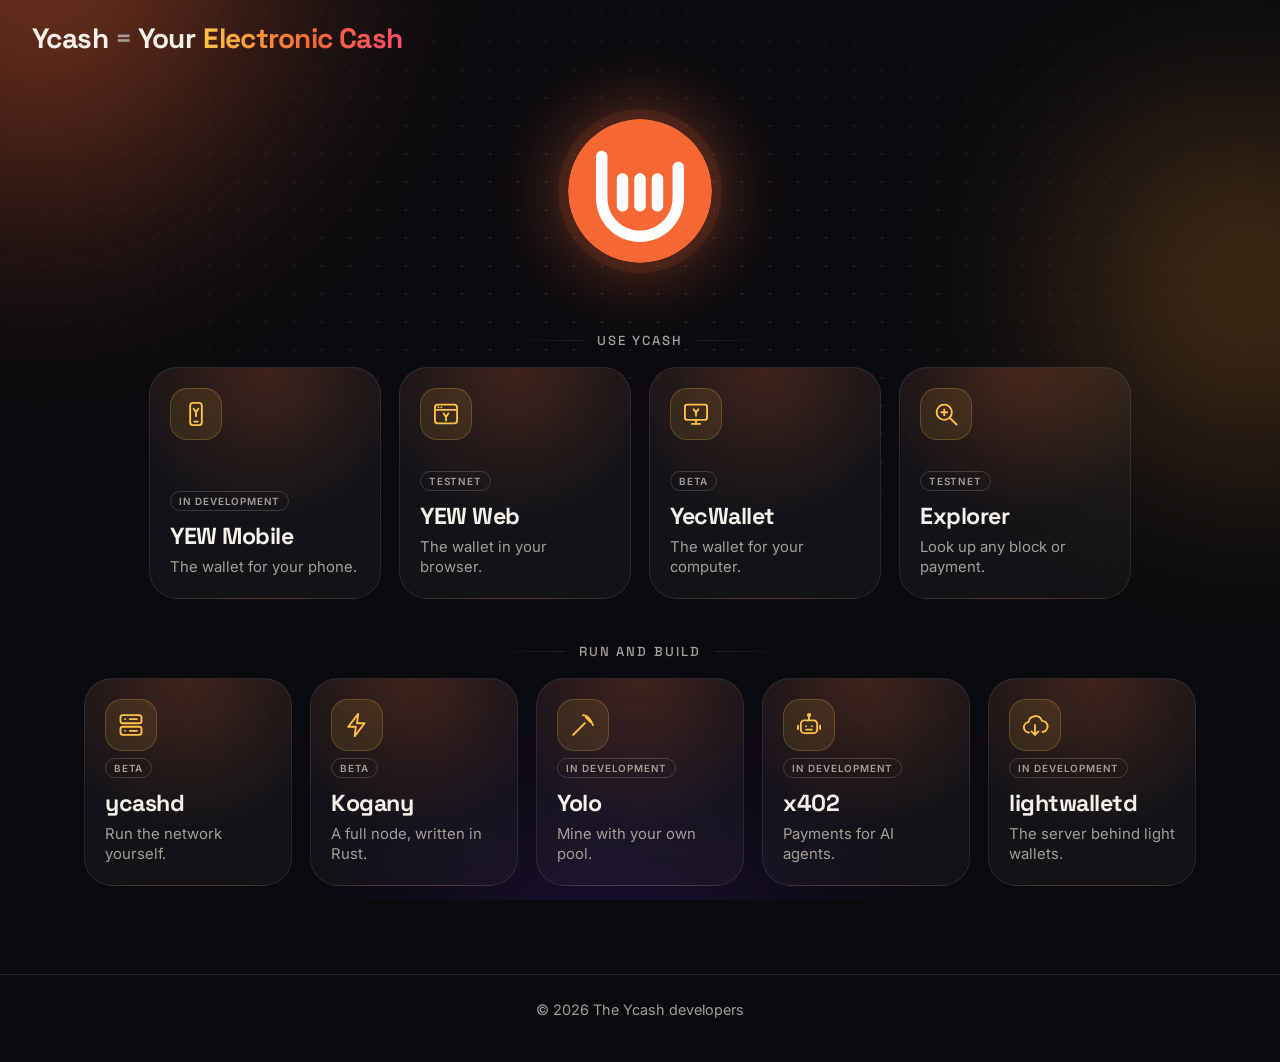
==== commit 62495b70: "yecwallet: the release-day page (download, our signature check, macOS first run) HOLD FOR RELEASE DA" ====
--- a/index.html
+++ b/index.html
@@ -56,7 +56,7 @@
           <p>The wallet in your browser.</p>
         </li>
         <li class="tile">
-          <span class="tag">Coming soon</span>
+          <span class="tag">Beta</span>
           <svg class="icon" viewBox="0 0 24 24" fill="none" stroke="currentColor" stroke-width="1.6" stroke-linecap="round" stroke-linejoin="round" aria-hidden="true" focusable="false"><rect x="2.5" y="4" width="19" height="13" rx="2"/><path d="M8.5 20.5h7M12 17v3.5"/><path d="M10 8l2 2.6L14 8M12 10.6V13.5"/></svg>
           <h3><a href="/yecwallet/">YecWallet</a></h3>
           <p>The wallet for your computer.</p>
--- a/assets/site.css
+++ b/assets/site.css
@@ -468,6 +468,49 @@
   color: var(--muted);
 }
 
+/* A product page's second card: how to check a download and open it the first time. */
+.card.steps { margin-top: 18px; }
+
+.card h2 {
+  margin: 0;
+  font-family: var(--display);
+  font-size: 1.3rem;
+  font-weight: 700;
+  letter-spacing: -0.02em;
+}
+
+.card h2 + .how, .card h2 + ol { margin-top: 12px; }
+
+.card .how + h2, .card pre + h2 { margin-top: 30px; }
+
+.card code {
+  font-family: ui-monospace, SFMono-Regular, Menlo, Consolas, monospace;
+  font-size: 0.88em;
+  overflow-wrap: anywhere;
+}
+
+.card pre {
+  margin: 14px 0 0;
+  padding: 14px 16px;
+  border-radius: 14px;
+  border: 1px solid var(--line);
+  background: rgba(0, 0, 0, 0.35);
+  overflow-x: auto;
+  line-height: 1.6;
+}
+
+.card pre code { overflow-wrap: normal; white-space: pre; }
+
+.card ol {
+  margin: 0;
+  padding-left: 1.3em;
+  line-height: 1.55;
+}
+
+.card ol li + li { margin-top: 8px; }
+
+.card .how a { color: var(--ink); }
+
 .button {
   margin-top: 30px;
   display: inline-flex;
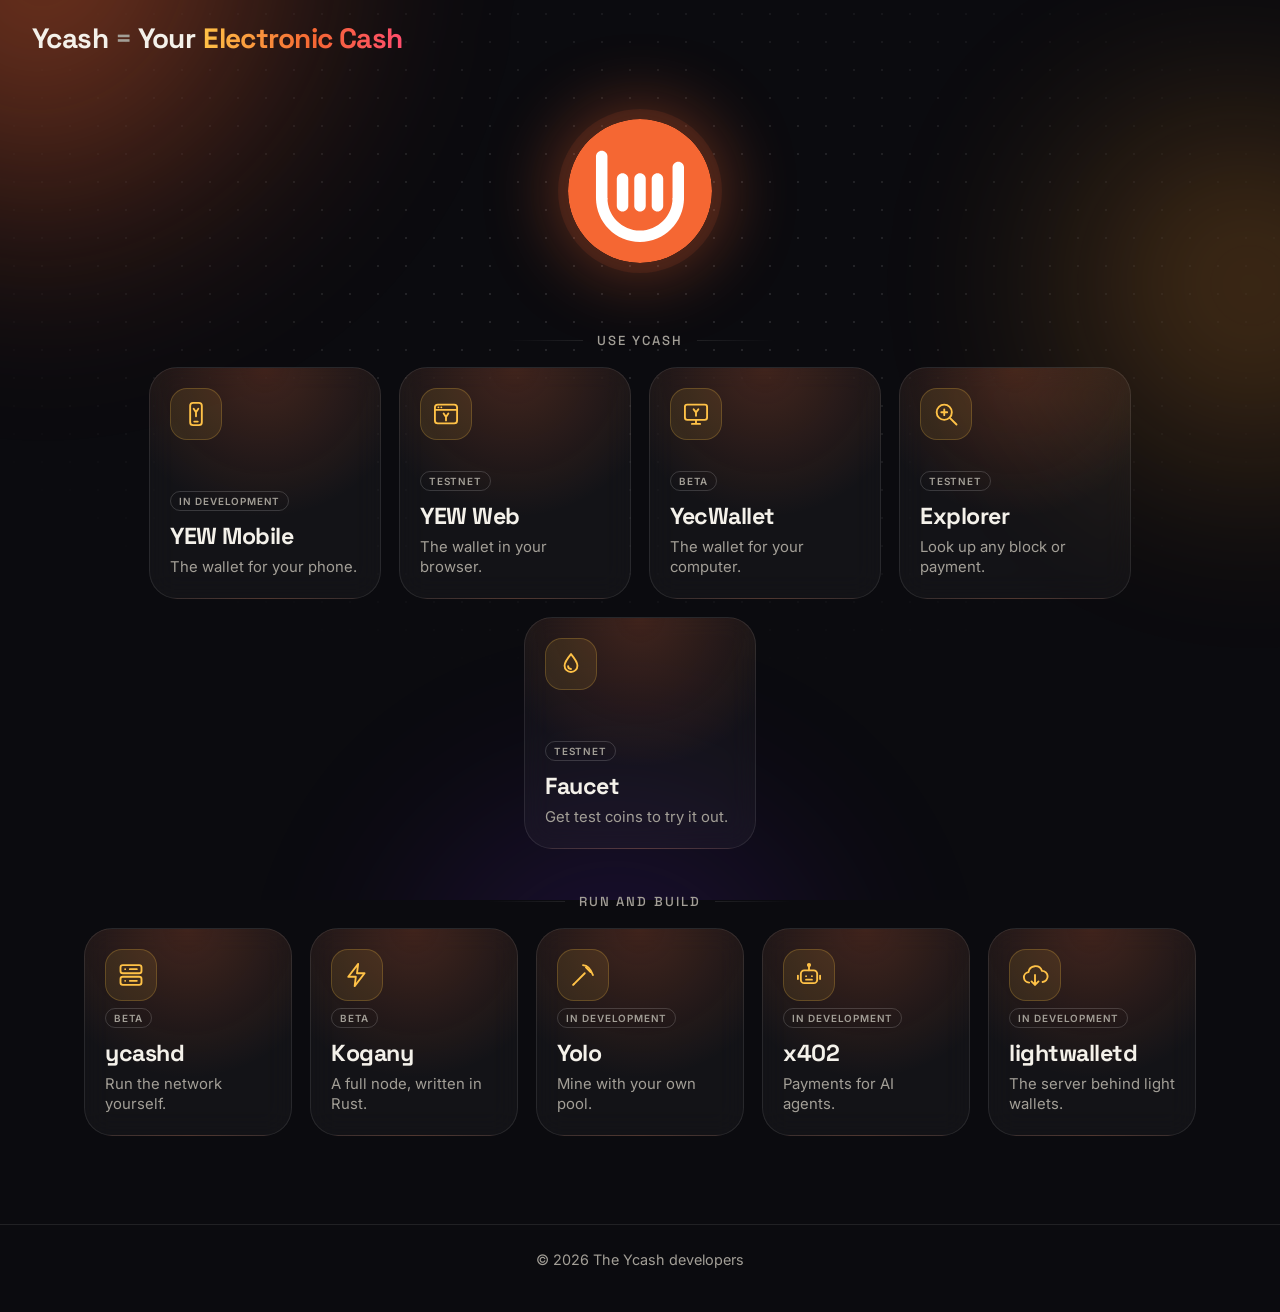
==== commit 02e70d95: "faucet: a page and a tile under Use Ycash The fast testnet's faucet (https://fastnet-x402.ycash.team" ====
--- a/index.html
+++ b/index.html
@@ -67,6 +67,12 @@
           <h3><a href="/explorer/">Explorer</a></h3>
           <p>Look up any block or payment.</p>
         </li>
+        <li class="tile">
+          <span class="tag">Testnet</span>
+          <svg class="icon" viewBox="0 0 24 24" fill="none" stroke="currentColor" stroke-width="1.6" stroke-linecap="round" stroke-linejoin="round" aria-hidden="true" focusable="false"><path d="M12 3.5c3 3.6 5.5 6.6 5.5 9.9a5.5 5.5 0 0 1-11 0c0-3.3 2.5-6.3 5.5-9.9z"/><path d="M9.5 13.8a2.5 2.5 0 0 0 2.5 2.5"/></svg>
+          <h3><a href="/faucet/">Faucet</a></h3>
+          <p>Get test coins to try it out.</p>
+        </li>
       </ul>
     </section>
 
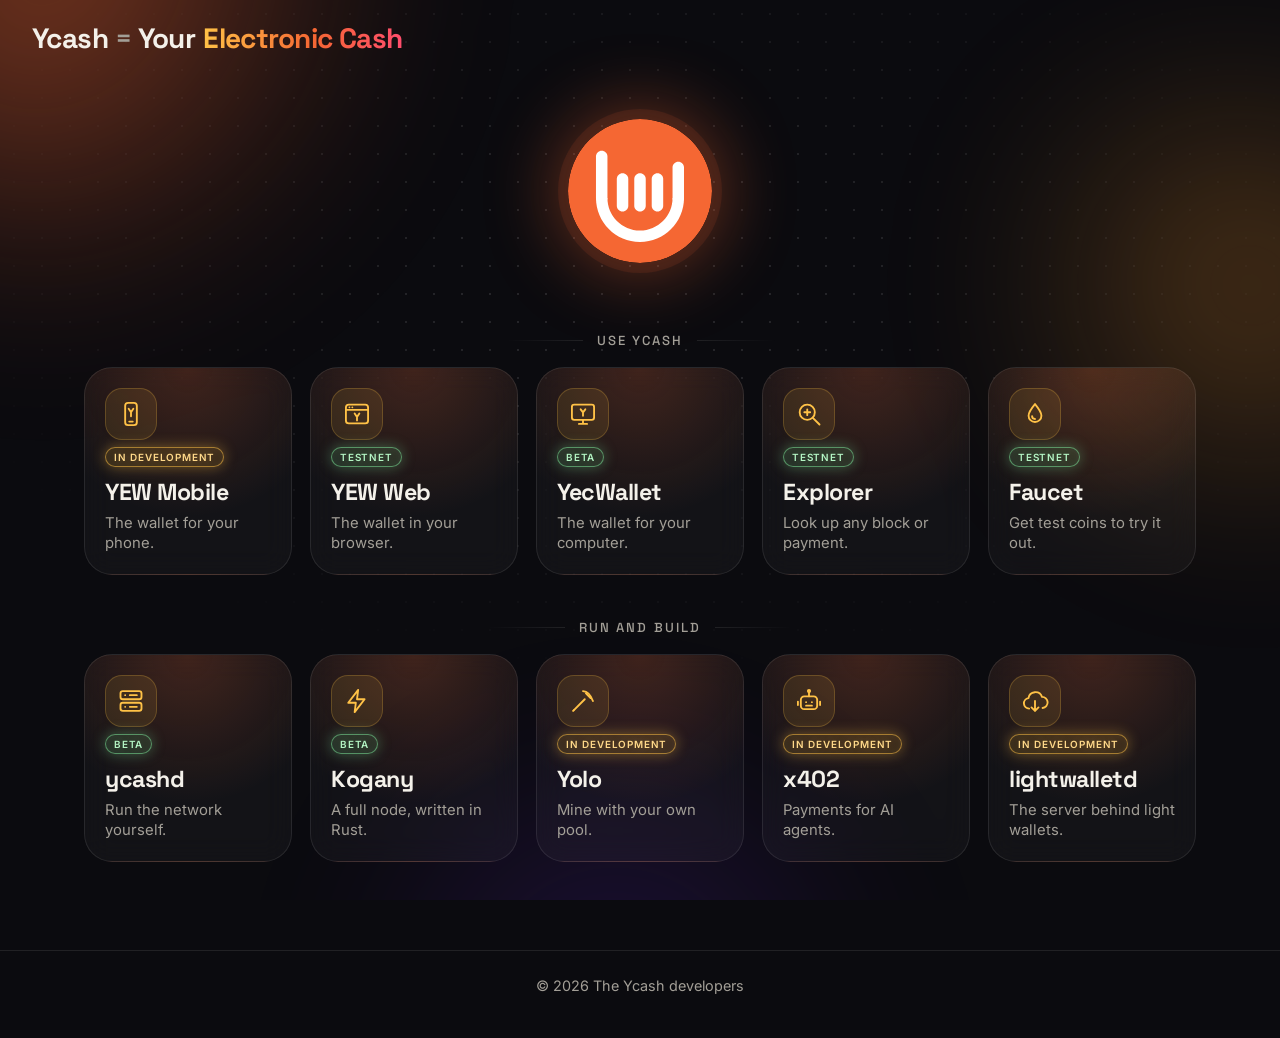
==== commit 55a868ce: "status pills glow by stage; Use Ycash holds five tiles in a row In development: a yellow glow. Testn" ====
--- a/index.html
+++ b/index.html
@@ -44,31 +44,31 @@
       <h2 class="row-label" id="row-use">Use Ycash</h2>
       <ul class="tiles">
         <li class="tile">
-          <span class="tag">In development</span>
+          <span class="tag tag-dev">In development</span>
           <svg class="icon" viewBox="0 0 24 24" fill="none" stroke="currentColor" stroke-width="1.6" stroke-linecap="round" stroke-linejoin="round" aria-hidden="true" focusable="false"><rect x="7" y="2.5" width="10" height="19" rx="2.5"/><path d="M10.5 18.5h3"/><path d="M10 7.5l2 3 2-3M12 10.5V14"/></svg>
           <h3><a href="/yew/">YEW Mobile</a></h3>
           <p>The wallet for your phone.</p>
         </li>
         <li class="tile">
-          <span class="tag">Testnet</span>
+          <span class="tag tag-live">Testnet</span>
           <svg class="icon" viewBox="0 0 24 24" fill="none" stroke="currentColor" stroke-width="1.6" stroke-linecap="round" stroke-linejoin="round" aria-hidden="true" focusable="false"><rect x="2.5" y="4" width="19" height="16" rx="2.5"/><path d="M2.5 8.5h19M5.5 6.3h.01M8 6.3h.01"/><path d="M10 11.5l2 3 2-3M12 14.5V17.5"/></svg>
           <h3><a href="/yew-web/">YEW Web</a></h3>
           <p>The wallet in your browser.</p>
         </li>
         <li class="tile">
-          <span class="tag">Beta</span>
+          <span class="tag tag-live">Beta</span>
           <svg class="icon" viewBox="0 0 24 24" fill="none" stroke="currentColor" stroke-width="1.6" stroke-linecap="round" stroke-linejoin="round" aria-hidden="true" focusable="false"><rect x="2.5" y="4" width="19" height="13" rx="2"/><path d="M8.5 20.5h7M12 17v3.5"/><path d="M10 8l2 2.6L14 8M12 10.6V13.5"/></svg>
           <h3><a href="/yecwallet/">YecWallet</a></h3>
           <p>The wallet for your computer.</p>
         </li>
         <li class="tile">
-          <span class="tag">Testnet</span>
+          <span class="tag tag-live">Testnet</span>
           <svg class="icon" viewBox="0 0 24 24" fill="none" stroke="currentColor" stroke-width="1.6" stroke-linecap="round" stroke-linejoin="round" aria-hidden="true" focusable="false"><circle cx="10.5" cy="10.5" r="6.5"/><path d="M15.5 15.5L21 21"/><path d="M8 10.5h5M10.5 8v5"/></svg>
           <h3><a href="/explorer/">Explorer</a></h3>
           <p>Look up any block or payment.</p>
         </li>
         <li class="tile">
-          <span class="tag">Testnet</span>
+          <span class="tag tag-live">Testnet</span>
           <svg class="icon" viewBox="0 0 24 24" fill="none" stroke="currentColor" stroke-width="1.6" stroke-linecap="round" stroke-linejoin="round" aria-hidden="true" focusable="false"><path d="M12 3.5c3 3.6 5.5 6.6 5.5 9.9a5.5 5.5 0 0 1-11 0c0-3.3 2.5-6.3 5.5-9.9z"/><path d="M9.5 13.8a2.5 2.5 0 0 0 2.5 2.5"/></svg>
           <h3><a href="/faucet/">Faucet</a></h3>
           <p>Get test coins to try it out.</p>
@@ -80,31 +80,31 @@
       <h2 class="row-label" id="row-build">Run and build</h2>
       <ul class="tiles">
         <li class="tile">
-          <span class="tag">Beta</span>
+          <span class="tag tag-live">Beta</span>
           <svg class="icon" viewBox="0 0 24 24" fill="none" stroke="currentColor" stroke-width="1.6" stroke-linecap="round" stroke-linejoin="round" aria-hidden="true" focusable="false"><rect x="3" y="3.5" width="18" height="7" rx="2"/><rect x="3" y="13.5" width="18" height="7" rx="2"/><path d="M7 7h.01M7 17h.01M11 7h6M11 17h6"/></svg>
           <h3><a href="/ycashd/">ycashd</a></h3>
           <p>Run the network yourself.</p>
         </li>
         <li class="tile">
-          <span class="tag">Beta</span>
+          <span class="tag tag-live">Beta</span>
           <svg class="icon" viewBox="0 0 24 24" fill="none" stroke="currentColor" stroke-width="1.6" stroke-linecap="round" stroke-linejoin="round" aria-hidden="true" focusable="false"><path d="M13 2.5L4.5 13.5H11l-1 8 8.5-11H12l1-8z"/></svg>
           <h3><a href="/kogany/">Kogany</a></h3>
           <p>A full node, written in Rust.</p>
         </li>
         <li class="tile">
-          <span class="tag">In development</span>
+          <span class="tag tag-dev">In development</span>
           <svg class="icon" viewBox="0 0 24 24" fill="none" stroke="currentColor" stroke-width="1.6" stroke-linecap="round" stroke-linejoin="round" aria-hidden="true" focusable="false"><path d="M14.5 5.5l4 4M4 20l9.5-9.5"/><path d="M12 3.5c3 .2 6.3 2.2 8.5 8.5"/><path d="M4 20l-.5.5"/></svg>
           <h3><a href="/yolo/">Yolo</a></h3>
           <p>Mine with your own pool.</p>
         </li>
         <li class="tile">
-          <span class="tag">In development</span>
+          <span class="tag tag-dev">In development</span>
           <svg class="icon" viewBox="0 0 24 24" fill="none" stroke="currentColor" stroke-width="1.6" stroke-linecap="round" stroke-linejoin="round" aria-hidden="true" focusable="false"><rect x="5" y="8" width="14" height="11" rx="3"/><path d="M12 8V4.5M9.5 13h.01M14.5 13h.01M9.5 16h5"/><circle cx="12" cy="3.5" r="1"/><path d="M2.5 12.5v3M21.5 12.5v3"/></svg>
           <h3><a href="/x402/">x402</a></h3>
           <p>Payments for AI agents.</p>
         </li>
         <li class="tile">
-          <span class="tag">In development</span>
+          <span class="tag tag-dev">In development</span>
           <svg class="icon" viewBox="0 0 24 24" fill="none" stroke="currentColor" stroke-width="1.6" stroke-linecap="round" stroke-linejoin="round" aria-hidden="true" focusable="false"><path d="M7 18.5a4.5 4.5 0 01-.6-8.96A6 6 0 0118 8.5a4.75 4.75 0 01.5 9.48"/><path d="M12 12v8.5M9 17.5l3 3 3-3"/></svg>
           <h3><a href="/lightwalletd/">lightwalletd</a></h3>
           <p>The server behind light wallets.</p>
--- a/assets/site.css
+++ b/assets/site.css
@@ -305,8 +305,6 @@
     transform 0.28s cubic-bezier(0.2, 0.8, 0.2, 1), border-color 0.28s, box-shadow 0.28s;
 }
 
-.row-use .tile { flex-basis: 232px; }
-
 .tile:hover,
 .tile:focus-within {
   transform: translateY(-6px);
@@ -345,6 +343,24 @@
   border-radius: 999px;
   padding: 4px 9px;
   white-space: nowrap;
+}
+
+/* Status pills glow by stage: yellow while a product is in development, light green once it can be
+   used (testnet or beta). A steady glow, no animation. */
+.tag-dev {
+  color: #ffd98a;
+  border-color: rgba(255, 194, 71, 0.55);
+  background: rgba(255, 194, 71, 0.10);
+  box-shadow: 0 0 14px rgba(255, 194, 71, 0.38), inset 0 0 8px rgba(255, 194, 71, 0.10);
+  text-shadow: 0 0 8px rgba(255, 194, 71, 0.45);
+}
+
+.tag-live {
+  color: #b4f5c4;
+  border-color: rgba(126, 231, 156, 0.55);
+  background: rgba(126, 231, 156, 0.10);
+  box-shadow: 0 0 14px rgba(126, 231, 156, 0.36), inset 0 0 8px rgba(126, 231, 156, 0.10);
+  text-shadow: 0 0 8px rgba(126, 231, 156, 0.42);
 }
 
 /* In the flow, above the name: a long label never runs into the icon. */
